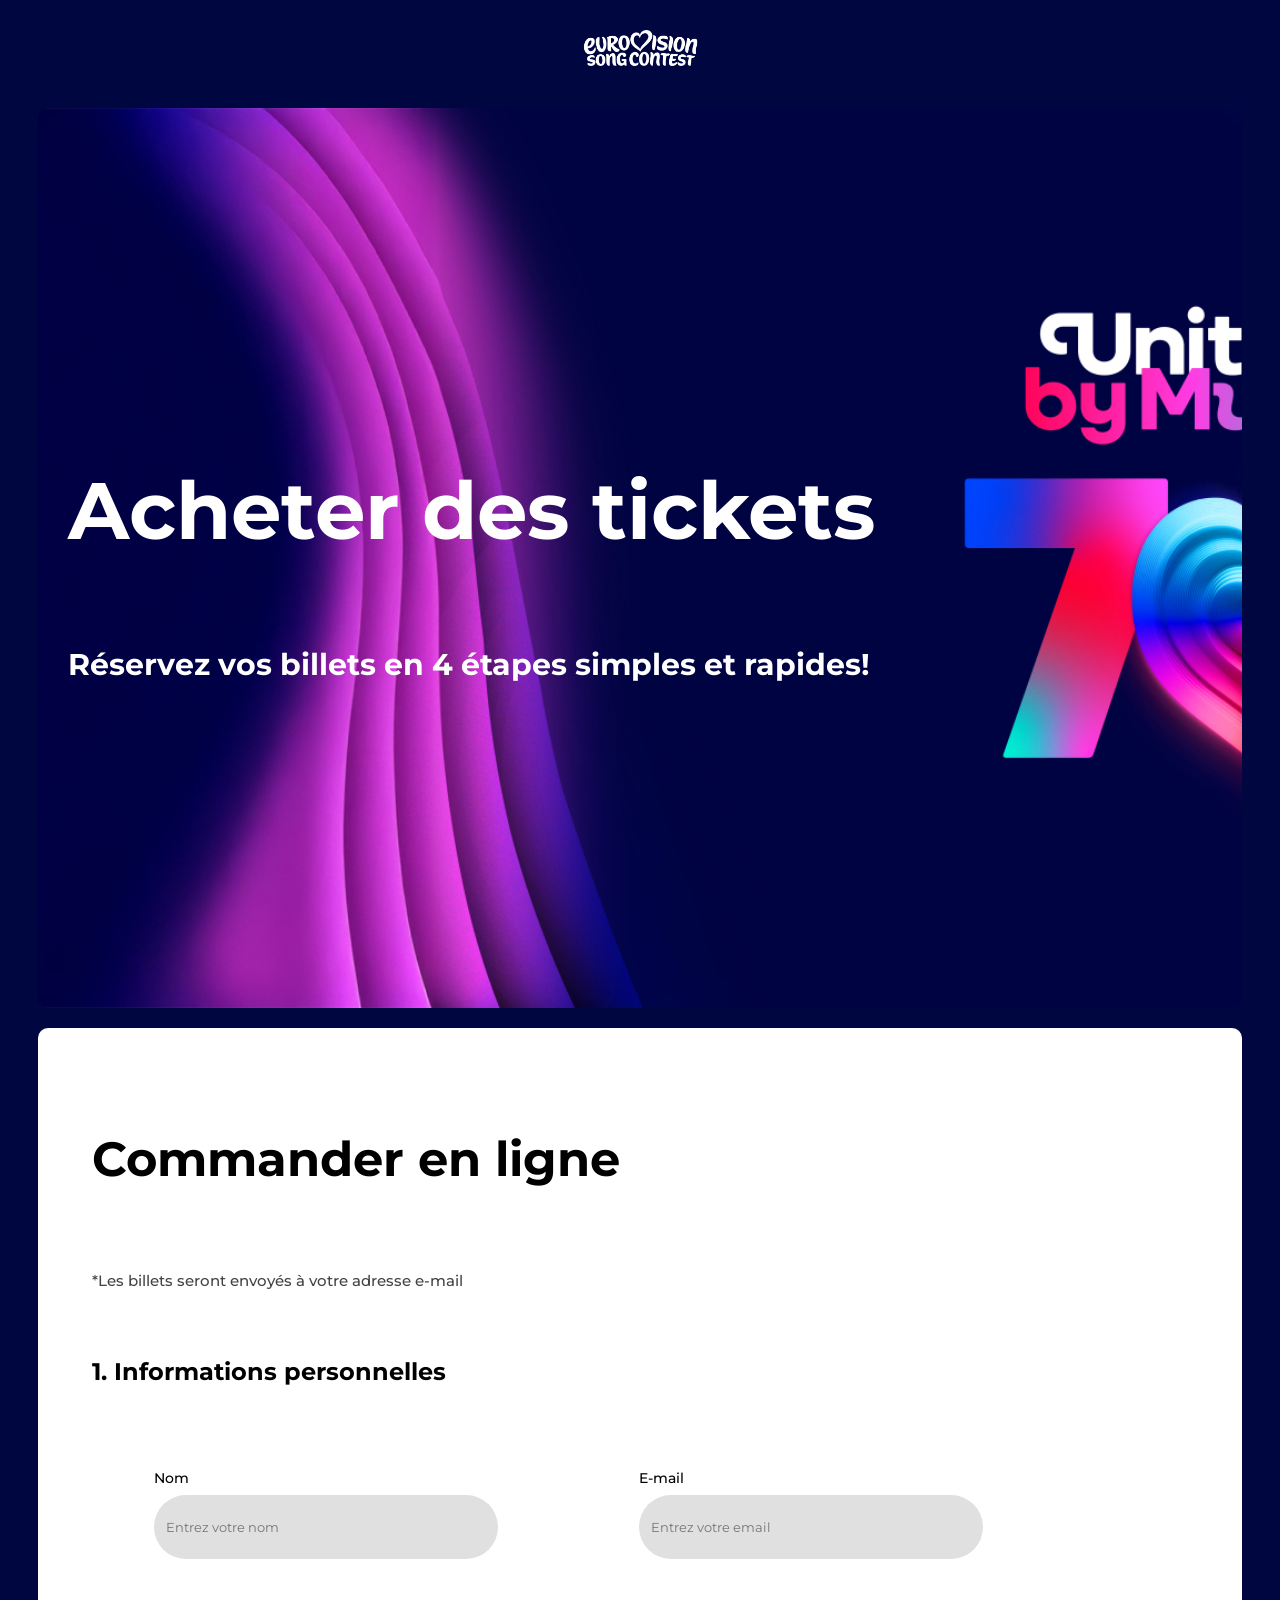
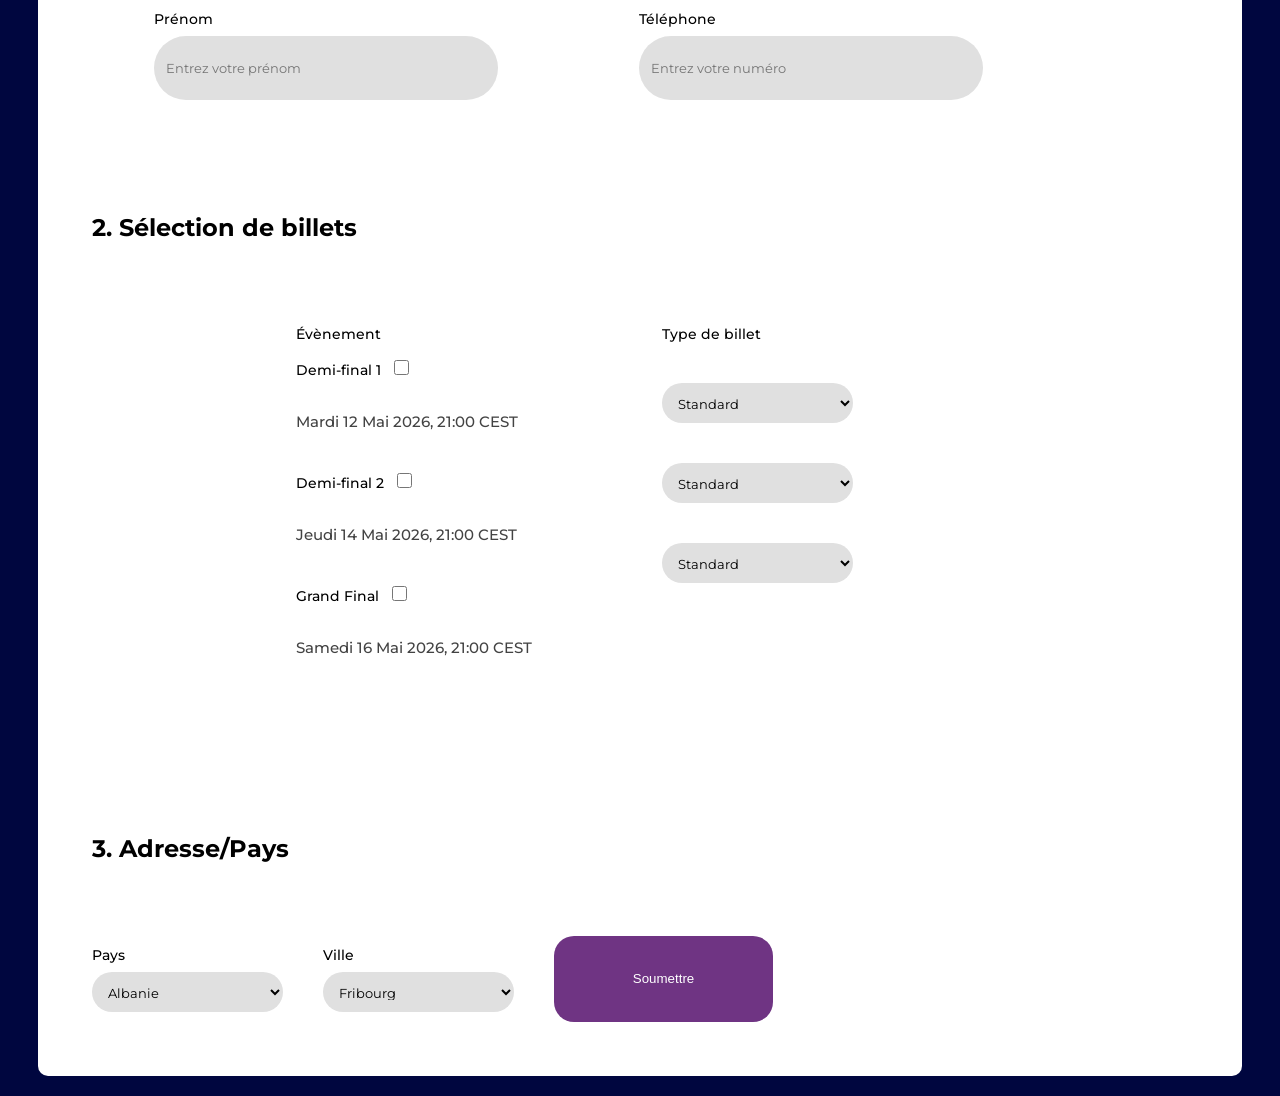
==== index.html @ 251cfbfe "Travail intermédiare" ====
<!doctype html>
<html lang="fr">
  <head>
    <meta charset="UTF-8" />
    <title>Grand Formulaire</title>
    <link rel="stylesheet" href="styles.css" />
    <link rel="preconnect" href="https://fonts.googleapis.com" />
    <link rel="preconnect" href="https://fonts.gstatic.com" crossorigin />
    <link
      href="https://fonts.googleapis.com/css2?family=Inter:ital,opsz,wght@0,14..32,100..900;1,14..32,100..900&family=Montserrat:ital,wght@0,100..900;1,100..900&display=swap"
      rel="stylesheet"
    />
  </head>
  <body>
    <img src="/photos/eurovision-logo.png" alt="Logo Eurovision" class="logo" />
    <div class="cover">
      <h1>Acheter des tickets</h1>
      <h2>Réservez vos billets en 4 étapes simples et rapides!</h2>
    </div>
    <div class="form-container">
      <h3>Commander en ligne</h3>
      <h5>*Les billets seront envoyés à votre adresse e-mail</h5>

      <form>
        <section>
          <h4>1. Informations personnelles</h4>

          <div class="personal-info">
            <div>
              <label>Nom</label>
              <input type="text" placeholder="Entrez votre nom" />
            </div>

            <div>
              <label>E-mail</label>
              <input type="email" placeholder="Entrez votre email" />
            </div>

            <div>
              <label>Prénom</label>
              <input type="text" placeholder="Entrez votre prénom" />
            </div>

            <div>
              <label>Téléphone</label>
              <input type="tel" placeholder="Entrez votre numéro" />
            </div>
          </div>

          <h4>2. Sélection de billets</h4>

          <div class="container-selection-billets">
            <div class="checkbox">
              <label>Évènement </label>
              <div class="checkbox-item">
                <label>Demi-final 1</label>
                <input type="checkbox" />
              </div>

              <h5>Mardi 12 Mai 2026, 21:00 CEST</h5>

              <div class="checkbox-item">
                <label>Demi-final 2</label>
                <input type="checkbox" />
              </div>
              <h5>Jeudi 14 Mai 2026, 21:00 CEST</h5>
              <div class="checkbox-item">
                <label>Grand Final</label>
                <input type="checkbox" />
              </div>
              <h5>Samedi 16 Mai 2026, 21:00 CEST</h5>
            </div>

            <div class="select-billets">
              <label>Type de billet</label>
              <select>
                <option>Standard</option>
                <option>VIP</option>
                <option>Fan Zone</option>
              </select>
              <select>
                <option>Standard</option>
                <option>VIP</option>
                <option>Fan Zone</option>
              </select>
              <select>
                <option>Standard</option>
                <option>VIP</option>
                <option>Fan Zone</option>
              </select>
            </div>
          </div>

          <h4>3. Adresse/Pays</h4>
          <div class="container-selection-adresse">
            <div class="selection-pays">
              <label for="country">Pays</label>

              <select id="country" name="country">
                <option value="Albanie">Albanie</option>
                <option value="Andorre">Andorre</option>
                <option value="Autriche">Autriche</option>
                <option value="Biélorussie">Biélorussie</option>
                <option value="Belgique">Belgique</option>
                <option value="Bosnie-Herzégovine">Bosnie-Herzégovine</option>
                <option value="Bulgarie">Bulgarie</option>
                <option value="Croatie">Croatie</option>
                <option value="Chypre">Chypre</option>
                <option value="République tchèque">République tchèque</option>
                <option value="Danemark">Danemark</option>
                <option value="Estonie">Estonie</option>
                <option value="Finlande">Finlande</option>
                <option value="France">France</option>
                <option value="Allemagne">Allemagne</option>
                <option value="Grèce">Grèce</option>
                <option value="Hongrie">Hongrie</option>
                <option value="Islande">Islande</option>
                <option value="Irlande">Irlande</option>
                <option value="Italie">Italie</option>
                <option value="Lettonie">Lettonie</option>
                <option value="Liechtenstein">Liechtenstein</option>
                <option value="Lituanie">Lituanie</option>
                <option value="Luxembourg">Luxembourg</option>
                <option value="Malte">Malte</option>
                <option value="Moldavie">Moldavie</option>
                <option value="Monaco">Monaco</option>
                <option value="Monténégro">Monténégro</option>
                <option value="Pays-Bas">Pays-Bas</option>
                <option value="Macédoine du Nord">Macédoine du Nord</option>
                <option value="Norvège">Norvège</option>
                <option value="Pologne">Pologne</option>
                <option value="Portugal">Portugal</option>
                <option value="Roumanie">Roumanie</option>
                <option value="Saint-Marin">Saint-Marin</option>
                <option value="Serbie">Serbie</option>
                <option value="Slovaquie">Slovaquie</option>
                <option value="Slovénie">Slovénie</option>
                <option value="Espagne">Espagne</option>
                <option value="Suède">Suède</option>
                <option value="Suisse">Suisse</option>
                <option value="Ukraine">Ukraine</option>
                <option value="Royaume-Uni">Royaume-Uni</option>
              </select>
            </div>

            <div class="selection-ville">
              <div class="field">
                <label>Ville</label>

                <select id="ville">
                  <option>Fribourg</option>
                  <option>Kiev</option>
                  <option>Paris</option>
                  <option>Bruxelles</option>
                </select>
              </div>
            </div>

            <button class="submit-btn">Soumettre</button>
            
          
        </section>
      </form>
    </div>
    <script src="script.js"></script>
  </body>
</html>
---- styles.css ----
body {
  font-family: Montserrat, sans-serif;
  background-color: #00063f;
}
img {
  display: block;
  margin: 0px auto;
  padding: 20px;
  width: 119px;
  height: 40px;
}
.cover {
  background-image: url("/photos/Eurovision-2026.jpg");
  background-size: cover;
  display: flex;
  flex-direction: column;
  align-items: flex-start;
  justify-content: center;
  height: 100vh;
  border-radius: 10px;
  margin: 20px 30px;
}
.form-container {
  background: #fff;
  height: auto;
  border-radius: 10px;
  margin: 20px 30px;
  padding: 54px;
  border-radius: 10px;
  gap: 10px;
}

h1 {
  margin-left: 30px;
  font-size: 80px;
  color: #fff;
}

h2 {
  margin-left: 30px;
  font-size: 18px;
  font-weight: 400px;
  color: #ffffff;
  font-size: 30px;
}

label {
  display: block;
  margin-top: 10px;
  font-size: 14px;
  font-weight: 500;
}

section {
  display: flex;
  flex-direction: column;
  gap: 40px;
}
input {
  display: flex;
  width: 320px;
  height: 40px;
  padding: 12px;
  justify-content: center;
  align-items: center;
  border: none;
  border-radius: 50px;
  background: #e0e0e0;
  flex-direction: column;
  align-items: flex-start;
  font-family: Montserrat, sans-serif;
  flex-wrap: wrap;
}
.personal-info {
  display: inline-grid;
  width: 891px;
  row-gap: 41px;
  column-gap: 141px;

  grid-template-rows: repeat(3, fit-content(100%));
  grid-template-columns: repeat(2, fit-content(100%));
}
div {
  display: flex;
  flex-direction: column;
  gap: 8px;
  justify-content: flex-end;
  align-items: flex-start;
}
h3 {
  color: #000;
  font-size: 48px;
  font-style: normal;
  font-weight: 700;
  line-height: normal;
}
.checkbox {
  display: flex;
  flex-direction: column;
  justify-content: flex-end;
  align-items: flex-start;
  gap: 8px;
  grid-template-rows: repeat(3, fit-content(100%));
  grid-template-columns: repeat(3, fit-content(100%));
}
input[type="checkbox"] {
  width: 15px;
  height: 15px;
}
h4 {
  width: 430px;
  height: 30px;
  color: #000;
  font-size: 24px;
  font-style: normal;
  font-weight: 700;
  line-height: normal;
}
h5 {
  color: #434343;
  font-size: 15px;
  font-style: normal;
  font-weight: 500;
  line-height: normal;
}
.checkbox-item {
  display: flex;
  flex-direction: row;
  align-items: baseline;
  gap: 9px;
}
.select-billets {
  display: flex;
  flex-direction: column;
  gap: 40px;
  justify-content: flex-end;
  align-items: flex-start;
}
.select-country {
  display: flex;
  flex-direction: column;
  gap: 40px;
}
select {
  display: flex;
  height: 40px;
  width: 191px;
  padding: 12px;
  justify-content: center;
  align-items: center;
  gap: 10px;
  align-self: stretch;
  border-radius: 50px;
  border: none;
  background: #e0e0e0;
  font-family: Montserrat, sans-serif;
}
.container-selection-billets {
  display: inline-grid;
  row-gap: 40px;
  column-gap: 130px;
  grid-template-rows: repeat(3, fit-content(100%));
  grid-template-columns: repeat(3, fit-content(100%));
}

.container-selection-adresse {
  display: flex;
  flex-direction: row;
  gap: 40px;
  justify-content: flex-start;
}
button {
  display: flex;
  width: 219px;
  height: 86px;
  padding: 12px 28px;
  justify-content: center;
  align-items: center;
  gap: 10px;
  border-radius: 20px;
  background: #6f3483;
  border: none;
  color: #fff;
}
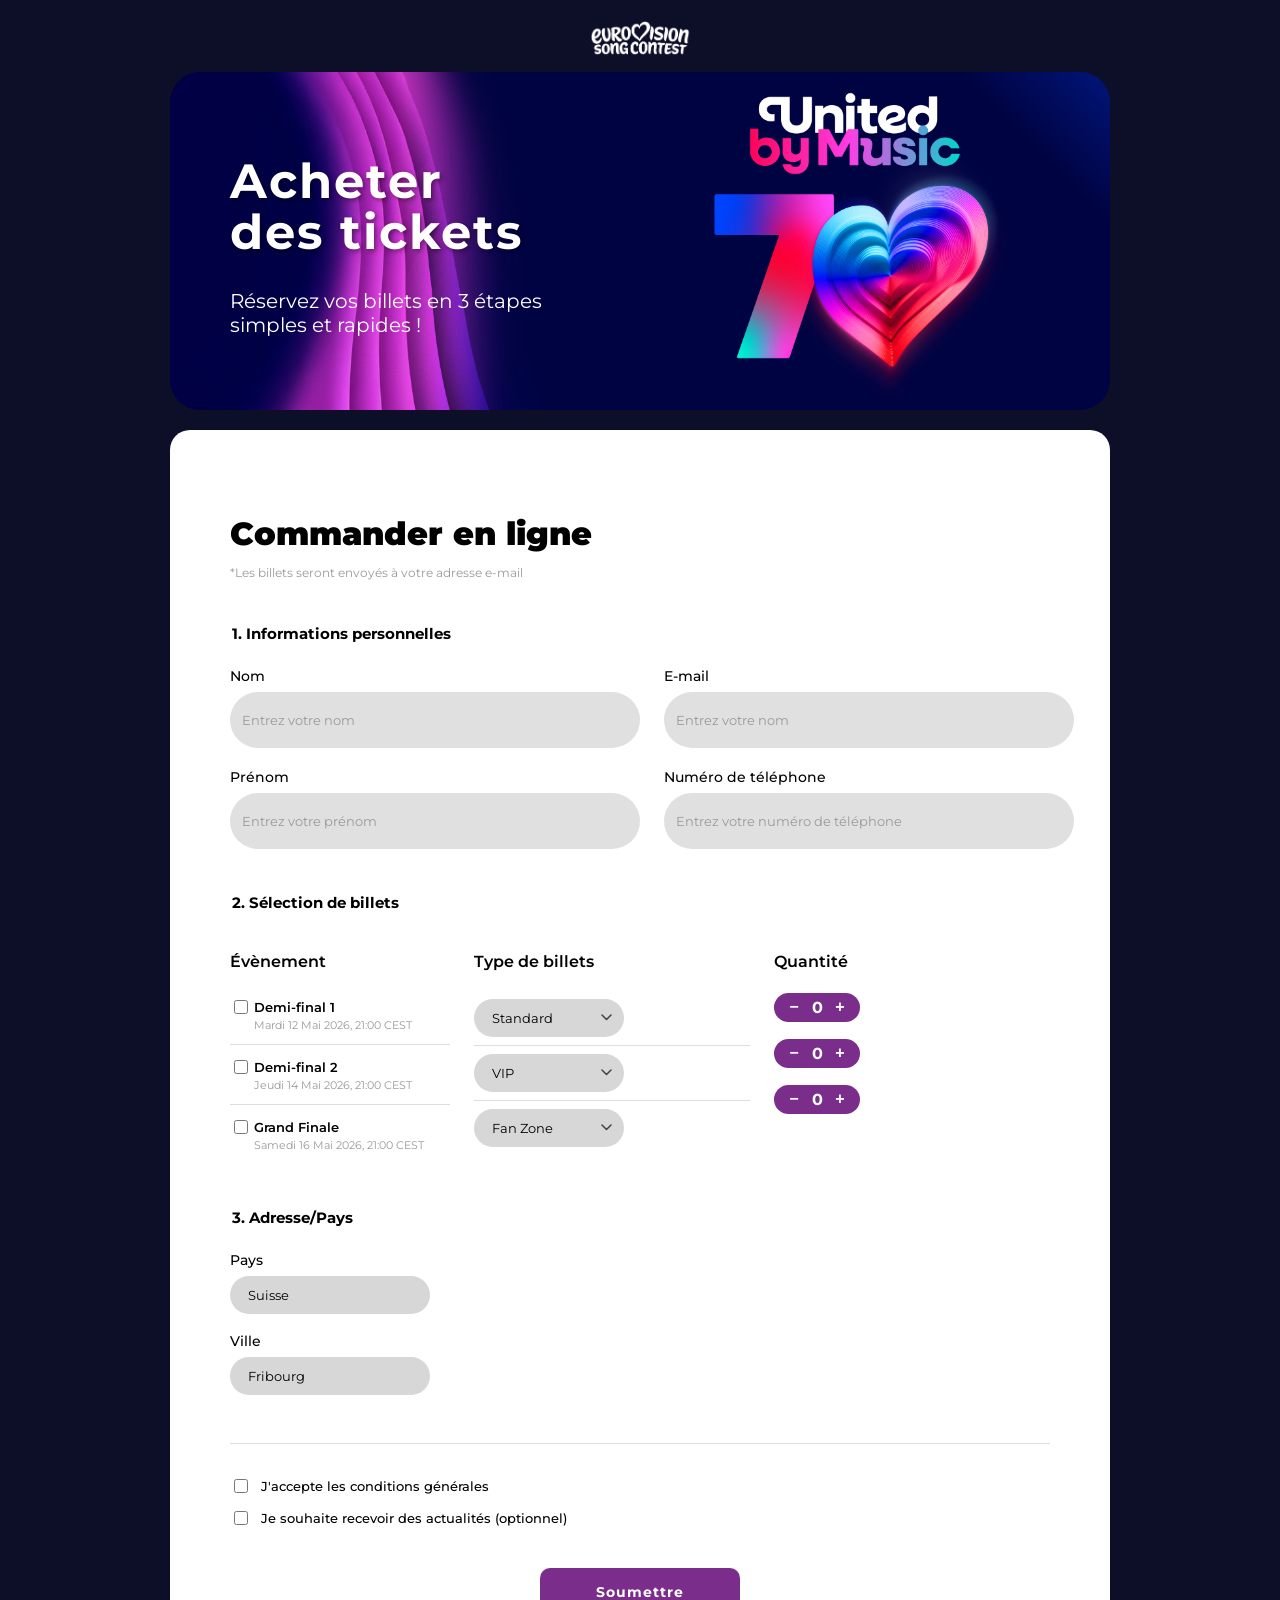
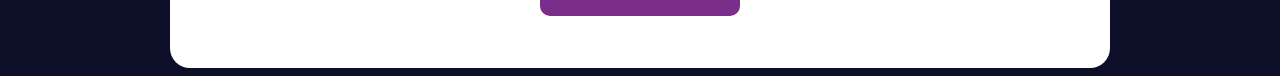
==== commit 63daad49: "Version finale" ====
--- a/index.html
+++ b/index.html
@@ -2,164 +2,234 @@
 <html lang="fr">
   <head>
     <meta charset="UTF-8" />
-    <title>Grand Formulaire</title>
+    <meta name="viewport" content="width=device-width, initial-scale=1.0" />
+    <title>Eurovision – Acheter des tickets</title>
     <link rel="stylesheet" href="styles.css" />
     <link rel="preconnect" href="https://fonts.googleapis.com" />
     <link rel="preconnect" href="https://fonts.gstatic.com" crossorigin />
     <link
-      href="https://fonts.googleapis.com/css2?family=Inter:ital,opsz,wght@0,14..32,100..900;1,14..32,100..900&family=Montserrat:ital,wght@0,100..900;1,100..900&display=swap"
+      href="https://fonts.googleapis.com/css2?family=Montserrat:wght@400;500;600;700;900&display=swap"
       rel="stylesheet"
     />
   </head>
   <body>
     <img src="/photos/eurovision-logo.png" alt="Logo Eurovision" class="logo" />
+
     <div class="cover">
-      <h1>Acheter des tickets</h1>
-      <h2>Réservez vos billets en 4 étapes simples et rapides!</h2>
+      <div class="cover-text">
+        <h1>Acheter<br />des tickets</h1>
+        <h2>Réservez vos billets en 3 étapes<br />simples et rapides !</h2>
+      </div>
     </div>
+
     <div class="form-container">
       <h3>Commander en ligne</h3>
-      <h5>*Les billets seront envoyés à votre adresse e-mail</h5>
+      <p class="form-note">
+        *Les billets seront envoyés à votre adresse e-mail
+      </p>
 
       <form>
         <section>
           <h4>1. Informations personnelles</h4>
-
           <div class="personal-info">
-            <div>
-              <label>Nom</label>
-              <input type="text" placeholder="Entrez votre nom" />
-            </div>
-
-            <div>
-              <label>E-mail</label>
-              <input type="email" placeholder="Entrez votre email" />
-            </div>
-
-            <div>
-              <label>Prénom</label>
-              <input type="text" placeholder="Entrez votre prénom" />
-            </div>
-
-            <div>
-              <label>Téléphone</label>
-              <input type="tel" placeholder="Entrez votre numéro" />
+            <div class="field">
+              <label for="nom">Nom</label>
+              <input
+                id="nom"
+                type="text"
+                name="nom"
+                placeholder="Entrez votre nom"
+              />
+            </div>
+            <div class="field">
+              <label for="email">E-mail</label>
+              <input
+                id="email"
+                type="email"
+                name="email"
+                placeholder="Entrez votre nom"
+              />
+            </div>
+            <div class="field">
+              <label for="prenom">Prénom</label>
+              <input
+                id="prenom"
+                type="text"
+                name="prenom"
+                placeholder="Entrez votre prénom"
+              />
+            </div>
+            <div class="field">
+              <label for="telephone">Numéro de téléphone</label>
+              <input
+                id="telephone"
+                type="tel"
+                name="telephone"
+                placeholder="Entrez votre numéro de téléphone"
+              />
             </div>
           </div>
-
+        </section>
+
+        <section>
           <h4>2. Sélection de billets</h4>
-
           <div class="container-selection-billets">
-            <div class="checkbox">
-              <label>Évènement </label>
+            <div class="checkbox-group">
+              <p class="group-label">Évènement</p>
               <div class="checkbox-item">
-                <label>Demi-final 1</label>
-                <input type="checkbox" />
-              </div>
-
-              <h5>Mardi 12 Mai 2026, 21:00 CEST</h5>
-
+                <input
+                  type="checkbox"
+                  id="ev1"
+                  name="evenement"
+                  value="demi-final-1"
+                />
+                <label for="ev1">Demi-final 1</label>
+                <span class="event-date">Mardi 12 Mai 2026, 21:00 CEST</span>
+              </div>
               <div class="checkbox-item">
-                <label>Demi-final 2</label>
-                <input type="checkbox" />
-              </div>
-              <h5>Jeudi 14 Mai 2026, 21:00 CEST</h5>
+                <input
+                  type="checkbox"
+                  id="ev2"
+                  name="evenement"
+                  value="demi-final-2"
+                />
+                <label for="ev2">Demi-final 2</label>
+                <span class="event-date">Jeudi 14 Mai 2026, 21:00 CEST</span>
+              </div>
               <div class="checkbox-item">
-                <label>Grand Final</label>
-                <input type="checkbox" />
-              </div>
-              <h5>Samedi 16 Mai 2026, 21:00 CEST</h5>
+                <input
+                  type="checkbox"
+                  id="ev3"
+                  name="evenement"
+                  value="grand-final"
+                />
+                <label for="ev3">Grand Finale</label>
+                <span class="event-date">Samedi 16 Mai 2026, 21:00 CEST</span>
+              </div>
             </div>
 
             <div class="select-billets">
-              <label>Type de billet</label>
-              <select>
-                <option>Standard</option>
-                <option>VIP</option>
-                <option>Fan Zone</option>
-              </select>
-              <select>
-                <option>Standard</option>
-                <option>VIP</option>
-                <option>Fan Zone</option>
-              </select>
-              <select>
-                <option>Standard</option>
-                <option>VIP</option>
-                <option>Fan Zone</option>
-              </select>
+              <p class="group-label">Type de billets</p>
+              <div class="billet-row">
+                <select id="billet-1" name="billet-1">
+                  <option value="standard">Standard</option>
+                  <option value="vip">VIP</option>
+                  <option value="fan-zone">Fan Zone</option>
+                </select>
+              </div>
+              <div class="billet-row">
+                <select id="billet-2" name="billet-2">
+                  <option value="standard">Standard</option>
+                  <option value="vip" selected>VIP</option>
+                  <option value="fan-zone">Fan Zone</option>
+                </select>
+              </div>
+              <div class="billet-row">
+                <select id="billet-3" name="billet-3">
+                  <option value="standard">Standard</option>
+                  <option value="vip">VIP</option>
+                  <option value="fan-zone" selected>Fan Zone</option>
+                </select>
+              </div>
+            </div>
+
+            <div class="quantité-column">
+              <p class="group-label">Quantité</p>
+              <div class="quantité-row">
+                <div class="quantité-control">
+                  <button type="button" onclick="changeQty(this, -1)">−</button>
+                  <span>0</span>
+                  <button type="button" onclick="changeQty(this, 1)">+</button>
+                </div>
+              </div>
+              <div class="quantité-row">
+                <div class="quantité-control">
+                  <button type="button" onclick="changeQty(this, -1)">−</button>
+                  <span>0</span>
+                  <button type="button" onclick="changeQty(this, 1)">+</button>
+                </div>
+              </div>
+              <div class="quantité-row">
+                <div class="quantité-control">
+                  <button type="button" onclick="changeQty(this, -1)">−</button>
+                  <span>0</span>
+                  <button type="button" onclick="changeQty(this, 1)">+</button>
+                </div>
+              </div>
             </div>
           </div>
-
+        </section>
+
+        <section>
           <h4>3. Adresse/Pays</h4>
           <div class="container-selection-adresse">
-            <div class="selection-pays">
+            <div class="field">
               <label for="country">Pays</label>
-
               <select id="country" name="country">
-                <option value="Albanie">Albanie</option>
-                <option value="Andorre">Andorre</option>
-                <option value="Autriche">Autriche</option>
-                <option value="Biélorussie">Biélorussie</option>
-                <option value="Belgique">Belgique</option>
-                <option value="Bosnie-Herzégovine">Bosnie-Herzégovine</option>
-                <option value="Bulgarie">Bulgarie</option>
-                <option value="Croatie">Croatie</option>
-                <option value="Chypre">Chypre</option>
-                <option value="République tchèque">République tchèque</option>
-                <option value="Danemark">Danemark</option>
-                <option value="Estonie">Estonie</option>
-                <option value="Finlande">Finlande</option>
-                <option value="France">France</option>
-                <option value="Allemagne">Allemagne</option>
-                <option value="Grèce">Grèce</option>
-                <option value="Hongrie">Hongrie</option>
-                <option value="Islande">Islande</option>
-                <option value="Irlande">Irlande</option>
-                <option value="Italie">Italie</option>
-                <option value="Lettonie">Lettonie</option>
-                <option value="Liechtenstein">Liechtenstein</option>
-                <option value="Lituanie">Lituanie</option>
-                <option value="Luxembourg">Luxembourg</option>
-                <option value="Malte">Malte</option>
-                <option value="Moldavie">Moldavie</option>
-                <option value="Monaco">Monaco</option>
-                <option value="Monténégro">Monténégro</option>
-                <option value="Pays-Bas">Pays-Bas</option>
-                <option value="Macédoine du Nord">Macédoine du Nord</option>
-                <option value="Norvège">Norvège</option>
-                <option value="Pologne">Pologne</option>
-                <option value="Portugal">Portugal</option>
-                <option value="Roumanie">Roumanie</option>
-                <option value="Saint-Marin">Saint-Marin</option>
-                <option value="Serbie">Serbie</option>
-                <option value="Slovaquie">Slovaquie</option>
-                <option value="Slovénie">Slovénie</option>
-                <option value="Espagne">Espagne</option>
-                <option value="Suède">Suède</option>
-                <option value="Suisse">Suisse</option>
-                <option value="Ukraine">Ukraine</option>
-                <option value="Royaume-Uni">Royaume-Uni</option>
+                <option value="albanie">Albanie</option>
+                <option value="andorre">Andorre</option>
+                <option value="autriche">Autriche</option>
+                <option value="belgique">Belgique</option>
+                <option value="bulgarie">Bulgarie</option>
+                <option value="croatie">Croatie</option>
+                <option value="chypre">Chypre</option>
+                <option value="republique-tcheque">République tchèque</option>
+                <option value="danemark">Danemark</option>
+                <option value="estonie">Estonie</option>
+                <option value="finlande">Finlande</option>
+                <option value="france">France</option>
+                <option value="allemagne">Allemagne</option>
+                <option value="grece">Grèce</option>
+                <option value="hongrie">Hongrie</option>
+                <option value="islande">Islande</option>
+                <option value="irlande">Irlande</option>
+                <option value="italie">Italie</option>
+                <option value="lettonie">Lettonie</option>
+                <option value="lituanie">Lituanie</option>
+                <option value="luxembourg">Luxembourg</option>
+                <option value="malte">Malte</option>
+                <option value="moldavie">Moldavie</option>
+                <option value="monaco">Monaco</option>
+                <option value="pays-bas">Pays-Bas</option>
+                <option value="norvege">Norvège</option>
+                <option value="pologne">Pologne</option>
+                <option value="portugal">Portugal</option>
+                <option value="roumanie">Roumanie</option>
+                <option value="serbie">Serbie</option>
+                <option value="espagne">Espagne</option>
+                <option value="suede">Suède</option>
+                <option value="suisse" selected>Suisse</option>
+                <option value="ukraine">Ukraine</option>
+                <option value="royaume-uni">Royaume-Uni</option>
               </select>
             </div>
-
-            <div class="selection-ville">
-              <div class="field">
-                <label>Ville</label>
-
-                <select id="ville">
-                  <option>Fribourg</option>
-                  <option>Kiev</option>
-                  <option>Paris</option>
-                  <option>Bruxelles</option>
-                </select>
-              </div>
-            </div>
-
-            <button class="submit-btn">Soumettre</button>
-            
-          
+            <div class="field">
+              <label for="ville">Ville</label>
+              <select id="ville" name="ville">
+                <option value="fribourg">Fribourg</option>
+                <option value="berne">Berne</option>
+                <option value="geneve">Genève</option>
+                <option value="lausanne">Lausanne</option>
+                <option value="zurich">Zurich</option>
+              </select>
+            </div>
+          </div>
         </section>
+
+        <hr class="form-separator" />
+
+        <div class="cgu">
+          <label class="cgu-item">
+            <input type="checkbox" name="cgu" required />
+            <span>J'accepte les conditions générales</span>
+          </label>
+          <label class="cgu-item">
+            <input type="checkbox" name="newsletter" />
+            <span>Je souhaite recevoir des actualités (optionnel)</span>
+          </label>
+        </div>
+
+        <button type="submit" class="submit-btn">Soumettre</button>
       </form>
     </div>
     <script src="script.js"></script>
--- a/styles.css
+++ b/styles.css
@@ -1,184 +1,356 @@
+:root /*pour définir des variables CSS globales*/ {
+  --bg-dark: #0d0f2b;
+  --bg-card: #ffffff;
+  --bg-input: #ebebeb;
+  --color-primary: #7b2d8b;
+  --color-primary-hover: #631f72;
+  --color-text-muted: #999999;
+  --color-border: #dedede;
+  --max-width: 820px;
+}
+
 body {
-  font-family: Montserrat, sans-serif;
-  background-color: #00063f;
-}
-img {
+  font-family: "Montserrat", sans-serif;
+  background-color: #0d0f29;
+  min-height: 1000 px;
+}
+
+.logo {
   display: block;
-  margin: 0px auto;
-  padding: 20px;
-  width: 119px;
-  height: 40px;
-}
+  margin: 20px auto 16px;
+  height: 36px;
+  width: auto;
+}
+
 .cover {
   background-image: url("/photos/Eurovision-2026.jpg");
+  border-radius: 30px;
   background-size: cover;
+  background-position: center;
+  max-width: 820px;
+  margin: 0 auto 20px;
+  padding: 52px 60px 56px;
+  display: flex;
+  align-items: center;
+  justify-content: space-between;
+  gap: 40px;
+}
+
+.cover-text h1 {
+  font-size: 48px;
+  font-weight: 700;
+  line-height: 1.05;
+  color: white;
+  letter-spacing: 2px; /*pour augmenter l'espace entre les lettres du titre principal et améliorer sa lisibilité.*/
+  text-shadow: 2px 2px 5px rgba(0, 0, 0, 0.4); /*pour ajouter une ombre portée au texte du titre principal, ce qui améliore la lisibilité en créant un contraste avec l'arrière-plan de l'image.*/
+}
+
+.cover-text h2 {
+  font-size: 20px;
+  font-weight: 400;
+  color: white;
+}
+
+img {
+  max-width: 100%;
+  height: auto;
+}
+.form-container {
+  background: var(--bg-card);
+  border-radius: 20px;
+  max-width: var(--max-width);
+  margin: 0 auto;
+  padding: 52px 60px 52px;
+}
+
+.form-container h3 {
+  font-size: 32px;
+  font-weight: 900;
+  margin-bottom: 6px;
+}
+
+.form-note {
+  font-size: 12px;
+  color: var(--color-text-muted);
+  margin-bottom: 40px;
+}
+
+section {
+  margin-top: 44px;
+}
+
+section h4 {
+  font-size: 15px;
+  font-weight: 700;
+  color: var(--color-text);
+  margin-bottom: 24px;
+  padding-left: 2px;
+}
+
+.field {
   display: flex;
   flex-direction: column;
-  align-items: flex-start;
-  justify-content: center;
-  height: 100vh;
-  border-radius: 10px;
-  margin: 20px 30px;
-}
-.form-container {
-  background: #fff;
-  height: auto;
-  border-radius: 10px;
-  margin: 20px 30px;
-  padding: 54px;
-  border-radius: 10px;
-  gap: 10px;
-}
-
-h1 {
-  margin-left: 30px;
-  font-size: 80px;
-  color: #fff;
-}
-
-h2 {
-  margin-left: 30px;
-  font-size: 18px;
-  font-weight: 400px;
-  color: #ffffff;
-  font-size: 30px;
+  gap: 7px;
 }
 
 label {
-  display: block;
-  margin-top: 10px;
   font-size: 14px;
   font-weight: 500;
-}
-
-section {
-  display: flex;
-  flex-direction: column;
-  gap: 40px;
-}
-input {
-  display: flex;
-  width: 320px;
-  height: 40px;
+  color: #000000;
+}
+
+input[type="text"],
+input[type="email"],
+input[type="tel"] {
+  display: flex;
+  font-family: Montserrat, sans-serif;
+  width: 100%;
+  height: 32px;
   padding: 12px;
   justify-content: center;
   align-items: center;
-  border: none;
+  gap: 10px;
   border-radius: 50px;
+  border: none;
   background: #e0e0e0;
+}
+select {
+  background: #d7d7d7;
+  border: none;
+  border-radius: 50px;
+  padding: 11px 18px;
+  font-size: 13px;
+  font-family: Montserrat, sans-serif;
+  outline: none;
+  width: 100%;
+  appearance: none; /*supprimer ou modifier l’apparence par défaut d’un élément du navigateur.*/
+}
+
+input::placeholder {
+  color: var(--color-text-muted);
+}
+
+input:focus,
+select:focus {
+  background: #e0dff0;
+  outline: 2px solid var(--color-primary);
+}
+
+.personal-info {
+  display: grid;
+  grid-template-columns: 1fr 1fr;
+  gap: 20px 48px;
+}
+
+.container-selection-billets {
+  display: grid;
+  grid-template-columns: 220px 1fr 1fr;
+  gap: 0;
+  align-items: start;
+}
+
+.group-label {
+  font-size: 16px;
+  font-weight: 600;
+  margin-bottom: 14px;
+}
+
+.checkbox-group {
+  display: flex;
   flex-direction: column;
-  align-items: flex-start;
+}
+
+.checkbox-group > .group-label {
+  margin-bottom: 14px;
+}
+
+.checkbox-item {
+  display: grid;
+  grid-template-columns: 16px 1fr;
+  grid-template-rows: auto auto;
+  column-gap: 8px;
+  padding: 12px 0;
+  border-bottom: 1px solid var(--color-border);
+  align-items: center;
+  cursor: pointer; /*pour indiquer à l'utilisateur que les éléments sont interactifs.*/
+}
+
+.checkbox-item:last-child {
+  border-bottom: none;
+}
+
+.checkbox-item input[type="checkbox"] {
+  width: 14px;
+  height: 14px;
+  accent-color: #7b2d8b;
+  cursor: pointer;
+  grid-row: 1;
+  grid-column: 1;
+  border-radius: 3px;
+}
+
+.checkbox-item label {
+  font-size: 13px;
+  font-weight: 600;
+  grid-row: 1; /*l’élément est placé dans la 1ʳᵉ ligne*/
+  grid-column: 2; /*l’élément est placé dans la 2ᵉ colonne*/
+  cursor: pointer; /*pour indiquer à l'utilisateur que les éléments sont interactifs.*/
+}
+
+.event-date {
+  font-size: 11px;
+  color: var(--color-text-muted);
+  grid-row: 2;
+  grid-column: 2;
+  margin-top: 1px;
+}
+
+.select-billets {
+  padding-left: 24px;
+}
+
+.select-billets .billet-row {
+  display: flex;
+  align-items: center;
+  padding: 8px 0;
+  border-bottom: 1px solid var(--color-border);
+}
+
+.select-billets .billet-row:last-child {
+  border-bottom: none;
+}
+
+.select-billets .billet-row:first-of-type {
+  padding-top: 14px;
+}
+
+.select-billets select {
+  max-width: 150px;
+  padding-right: 32px;
+  background-image: url("data:image/svg+xml,%3Csvg xmlns='http://www.w3.org/2000/svg' width='11' height='7' viewBox='0 0 11 7'%3E%3Cpath d='M1 1l4.5 4.5L10 1' stroke='%23444' stroke-width='1.5' fill='none' stroke-linecap='round' stroke-linejoin='round'/%3E%3C/svg%3E"); /*arrow*/
+  background-repeat: no-repeat;
+  background-position: right 12px center;
+  cursor: pointer;
+}
+
+.quantité-column {
+  padding-left: 24px;
+}
+
+.qty-column > .group-label {
+  visibility: hidden;
+}
+
+.quantité-row {
+  display: flex;
+  align-items: center;
+  padding: 8px 0;
+  border-bottom: 1px solid transparent;
+}
+
+.qty-row:first-of-type {
+  padding-top: 14px;
+}
+
+.quantité-control {
+  display: inline-flex;
+  align-items: center;
+  gap: 8px;
+  background: var(
+    --color-primary
+  ); /*var: pour utiliser des propriétés CSS personnalisées définies dans :root, ce qui facilite la maintenance et la cohérence des couleurs à travers le site.*/
+  border-radius: 30px;
+  padding: 5px 12px;
+}
+
+.quantité-control button {
+  background: none;
+  border: none;
+  color: white;
+  font-size: 16px;
+  font-weight: 700;
+  cursor: pointer;
+  line-height: 1;
+  padding: 0;
+  width: 16px;
+  text-align: center;
+}
+
+.quantité-control span {
+  color: white;
+  font-size: 16px;
+  font-weight: 700;
+  min-width: 14px;
+  text-align: center;
+}
+
+.container-selection-adresse {
+  display: flex;
+  flex-direction: column;
+  gap: 18px;
+  max-width: 200px;
+}
+
+.container-selection-adresse select {
+  background-position: right 14px center;
+  padding-right: 36px;
+  cursor: pointer;
+}
+
+.form-separator {
+  border: none;
+  border-top: 1px solid var(--color-border);
+  margin: 48px 0 32px;
+}
+
+.cgu {
+  display: flex;
+  flex-direction: column;
+  gap: 12px;
+  margin-bottom: 40px;
+}
+
+.cgu-item {
+  display: flex;
+  align-items: center;
+  gap: 10px;
+  cursor: pointer;
+}
+
+.cgu-item input[type="checkbox"] {
+  width: 14px;
+  height: 14px;
+  accent-color: var(--color-primary);
+  flex-shrink: 0;
+  cursor: pointer;
+}
+
+.cgu-item span {
+  font-size: 13px;
+  color: var(--color-text);
+}
+
+.submit-btn {
+  display: block;
+  margin: 0 auto;
+  background: var(--color-primary);
+  color: white;
+  border: none;
+  border-radius: 10px;
+  padding: 15px 56px;
   font-family: Montserrat, sans-serif;
-  flex-wrap: wrap;
-}
-.personal-info {
-  display: inline-grid;
-  width: 891px;
-  row-gap: 41px;
-  column-gap: 141px;
-
-  grid-template-rows: repeat(3, fit-content(100%));
-  grid-template-columns: repeat(2, fit-content(100%));
-}
-div {
-  display: flex;
-  flex-direction: column;
-  gap: 8px;
-  justify-content: flex-end;
-  align-items: flex-start;
-}
-h3 {
-  color: #000;
-  font-size: 48px;
-  font-style: normal;
-  font-weight: 700;
-  line-height: normal;
-}
-.checkbox {
-  display: flex;
-  flex-direction: column;
-  justify-content: flex-end;
-  align-items: flex-start;
-  gap: 8px;
-  grid-template-rows: repeat(3, fit-content(100%));
-  grid-template-columns: repeat(3, fit-content(100%));
-}
-input[type="checkbox"] {
-  width: 15px;
-  height: 15px;
-}
-h4 {
-  width: 430px;
-  height: 30px;
-  color: #000;
-  font-size: 24px;
-  font-style: normal;
-  font-weight: 700;
-  line-height: normal;
-}
-h5 {
-  color: #434343;
-  font-size: 15px;
-  font-style: normal;
-  font-weight: 500;
-  line-height: normal;
-}
-.checkbox-item {
-  display: flex;
-  flex-direction: row;
-  align-items: baseline;
-  gap: 9px;
-}
-.select-billets {
-  display: flex;
-  flex-direction: column;
-  gap: 40px;
-  justify-content: flex-end;
-  align-items: flex-start;
-}
-.select-country {
-  display: flex;
-  flex-direction: column;
-  gap: 40px;
-}
-select {
-  display: flex;
-  height: 40px;
-  width: 191px;
-  padding: 12px;
-  justify-content: center;
-  align-items: center;
-  gap: 10px;
-  align-self: stretch;
-  border-radius: 50px;
-  border: none;
-  background: #e0e0e0;
-  font-family: Montserrat, sans-serif;
-}
-.container-selection-billets {
-  display: inline-grid;
-  row-gap: 40px;
-  column-gap: 130px;
-  grid-template-rows: repeat(3, fit-content(100%));
-  grid-template-columns: repeat(3, fit-content(100%));
-}
-
-.container-selection-adresse {
-  display: flex;
-  flex-direction: row;
-  gap: 40px;
-  justify-content: flex-start;
-}
-button {
-  display: flex;
-  width: 219px;
-  height: 86px;
-  padding: 12px 28px;
-  justify-content: center;
-  align-items: center;
-  gap: 10px;
-  border-radius: 20px;
-  background: #6f3483;
-  border: none;
-  color: #fff;
-}
+  font-size: 14px;
+  font-weight: 700;
+  cursor: pointer;
+
+  letter-spacing: 1px; /*pour augmenter l'espace entre les lettres du texte du bouton et améliorer sa lisibilité.*/
+}
+
+.submit-btn:hover {
+  background: var(--color-primary-hover);
+}
+
+.submit-btn:active {
+  transform: scale(0.97); /* effet de clic en réduisant légèrement le bouton */
+  text-transform: uppercase; /* toutes les lettres en majuscules lors du clic */
+}
